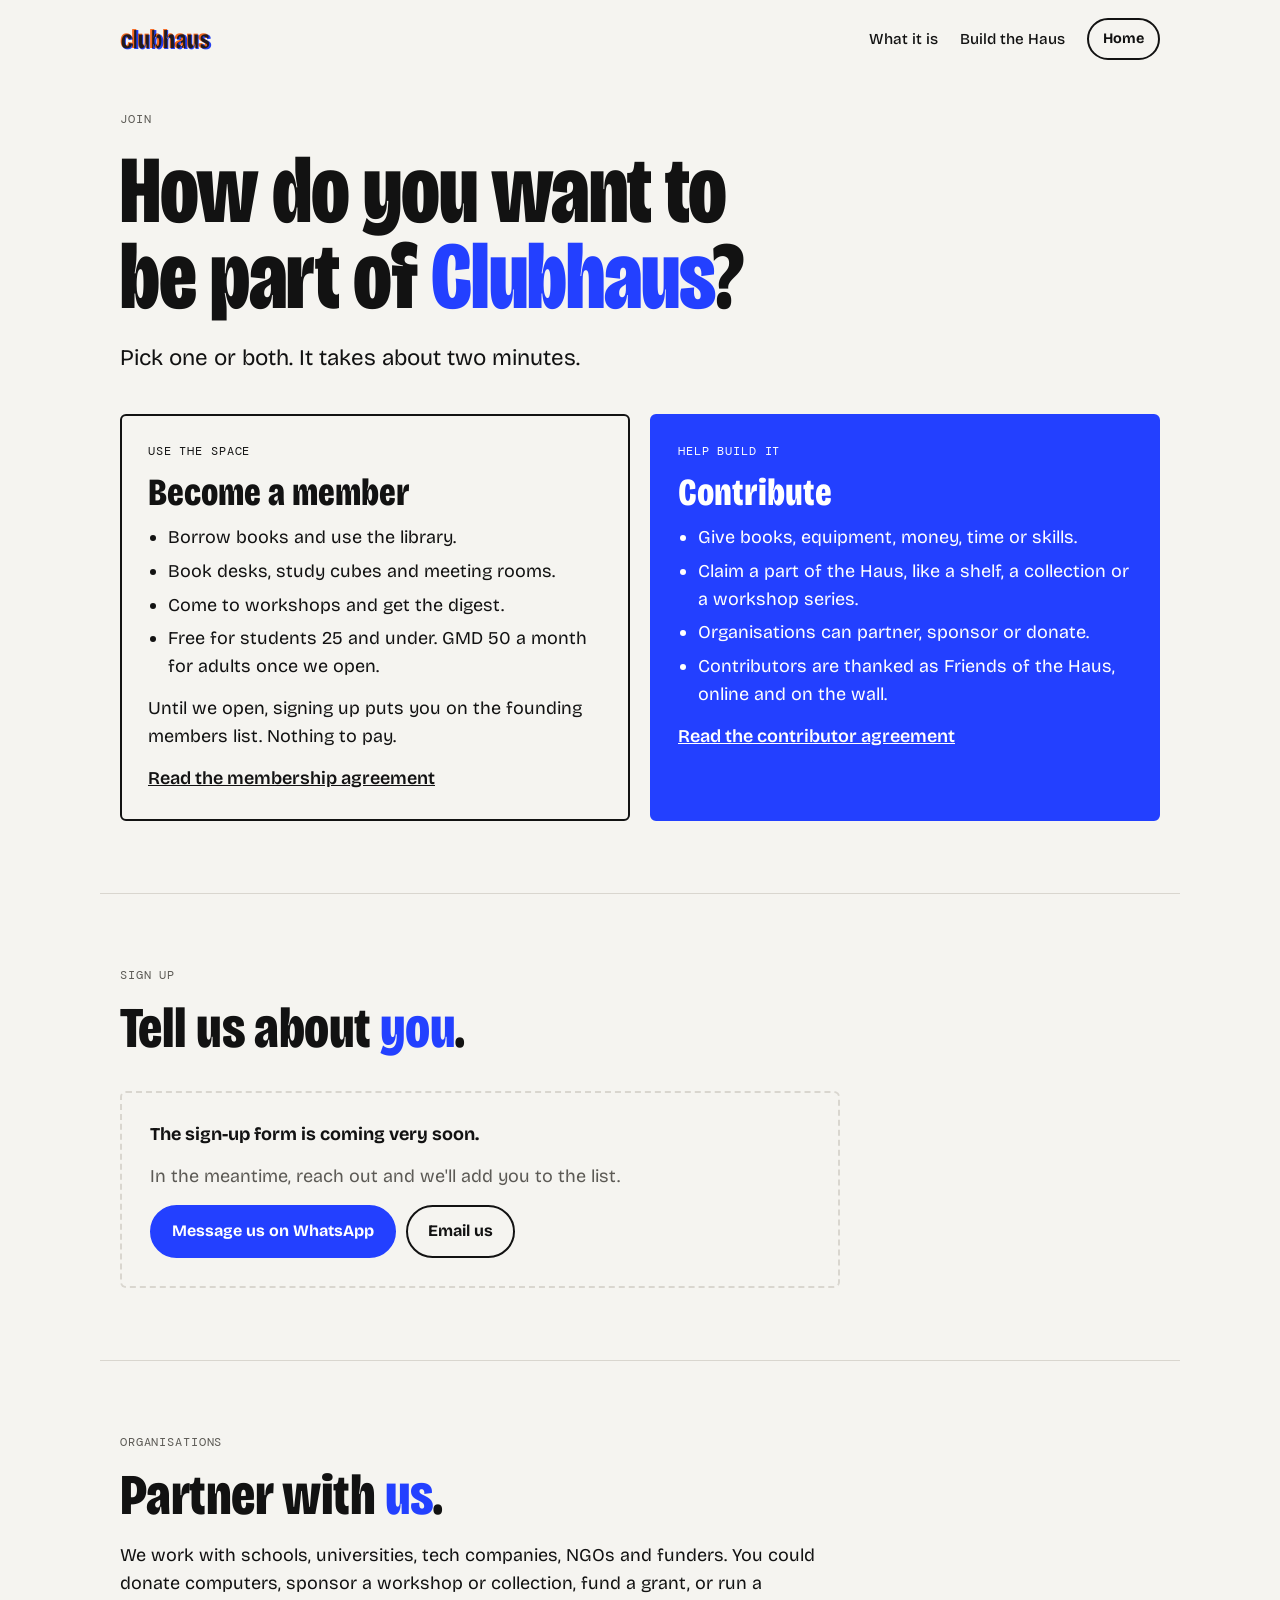
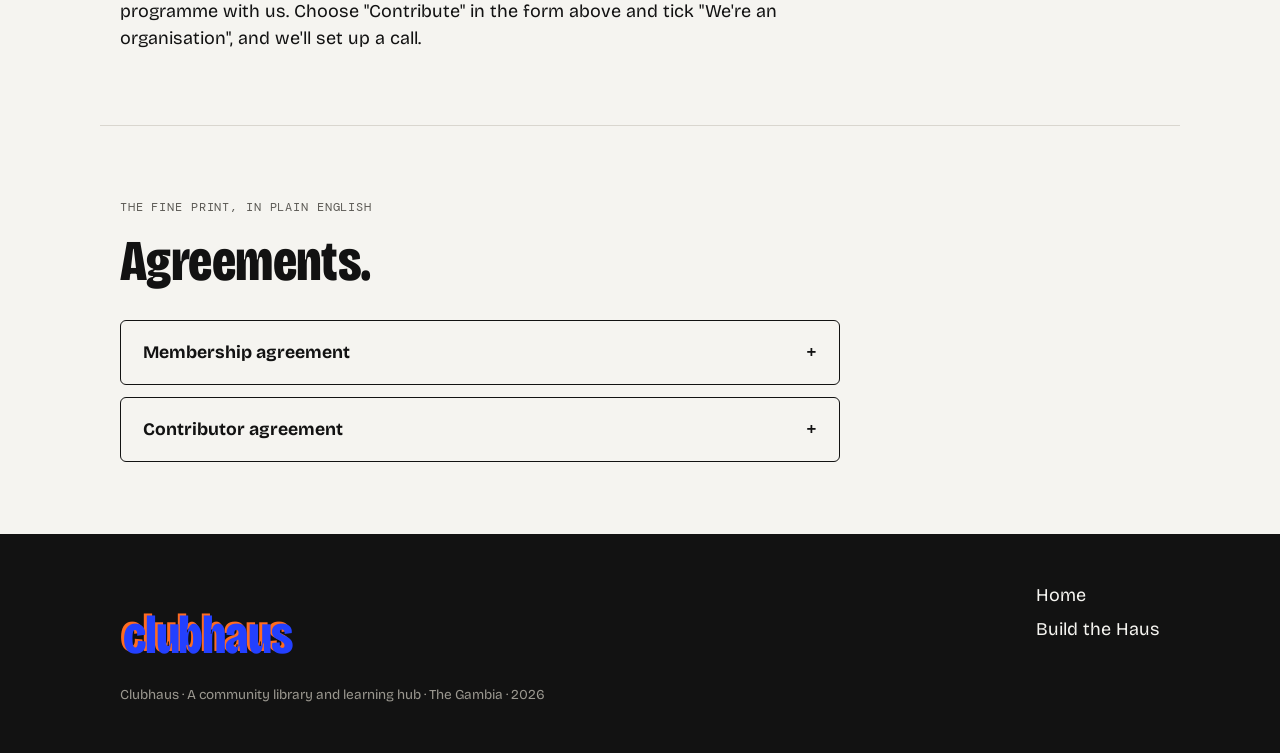
==== join.html @ 40200c94 "Build the Clubhaus site: home and join pages Overprint direction in blue and orange. Progress bars, " ====
<!doctype html>
<html lang="en">
<head>
<meta charset="utf-8">
<meta name="viewport" content="width=device-width, initial-scale=1, viewport-fit=cover">
<title>Join · Clubhaus</title>
<meta name="description" content="Become a member of Clubhaus, contribute to building it, or both.">
<meta property="og:title" content="Join Clubhaus">
<meta property="og:description" content="Become a member, contribute, or both.">
<meta name="theme-color" content="#F5F4F0">
<link rel="icon" href="favicon.svg" type="image/svg+xml">
<link rel="preconnect" href="https://fonts.googleapis.com">
<link rel="preconnect" href="https://fonts.gstatic.com" crossorigin>
<link rel="stylesheet" href="https://fonts.googleapis.com/css2?family=Bricolage+Grotesque:opsz,wdth,wght@12..96,75..100,400..800&family=DM+Mono:wght@400;500&display=swap">
<link rel="stylesheet" href="assets/style.css">
</head>
<body>

<header class="wrap nav">
  <a class="brand ov" href="./" aria-label="Clubhaus home"><span class="o1">clubhaus</span><span class="o2" aria-hidden="true">clubhaus</span></a>
  <nav aria-label="Main">
    <ul>
      <li class="hide-sm"><a class="link" href="./#what">What it is</a></li>
      <li class="hide-sm"><a class="link" href="./#build">Build the Haus</a></li>
      <li><a class="btn sm" href="./">Home</a></li>
    </ul>
  </nav>
</header>

<main>
  <section class="wrap" style="padding-top:32px">
    <span class="kicker mono">Join</span>
    <h1 class="h2" style="font-size:clamp(3rem,10vw,6rem)">How do you want to be part of <em>Clubhaus</em>?</h1>
    <p class="lede" style="margin-top:22px">Pick one or both. It takes about two minutes.</p>

    <div class="paths">
      <div class="path" id="member">
        <span class="mono">Use the space</span>
        <h2>Become a member</h2>
        <ul>
          <li>Borrow books and use the library.</li>
          <li>Book desks, study cubes and meeting rooms.</li>
          <li>Come to workshops and get the digest.</li>
          <li>Free for students 25 and under. GMD 50 a month for adults once we open.</li>
        </ul>
        <p>Until we open, signing up puts you on the founding members list. Nothing to pay.</p>
        <a href="#agree-member">Read the membership agreement</a>
      </div>
      <div class="path alt" id="contribute">
        <span class="mono">Help build it</span>
        <h2>Contribute</h2>
        <ul>
          <li>Give books, equipment, money, time or skills.</li>
          <li>Claim a part of the Haus, like a shelf, a collection or a workshop series.</li>
          <li>Organisations can partner, sponsor or donate.</li>
          <li>Contributors are thanked as Friends of the Haus, online and on the wall.</li>
        </ul>
        <a href="#agree-contributor">Read the contributor agreement</a>
      </div>
    </div>
  </section>

  <section class="wrap" id="form">
    <span class="kicker mono">Sign up</span>
    <h2 class="h2">Tell us about <em>you</em>.</h2>
    <div class="formbox" id="tally">
      <div class="fallback">
        <p><strong>The sign-up form is coming very soon.</strong></p>
        <p class="muted">In the meantime, reach out and we'll add you to the list.</p>
        <div class="btns">
          <a class="btn blue" data-whatsapp hidden href="#" target="_blank" rel="noopener">Message us on WhatsApp</a>
          <a class="btn" data-email hidden href="#">Email us</a>
        </div>
      </div>
    </div>
  </section>

  <section class="wrap" id="partner">
    <span class="kicker mono">Organisations</span>
    <h2 class="h2">Partner with <em>us</em>.</h2>
    <p class="body" style="margin-top:20px">We work with schools, universities, tech companies, NGOs and funders. You could donate computers, sponsor a workshop or collection, fund a grant, or run a programme with us. Choose "Contribute" in the form above and tick "We're an organisation", and we'll set up a call.</p>
  </section>

  <section class="wrap" id="agreements">
    <span class="kicker mono">The fine print, in plain English</span>
    <h2 class="h2">Agreements.</h2>
    <div class="agree">

      <details id="agree-member">
        <summary>Membership agreement</summary>
        <div class="doc">
          <p class="draft">Draft · To be reviewed by a lawyer before Clubhaus is registered</p>
          <p>By becoming a member, you agree to the following.</p>
          <h4>1. Membership</h4>
          <ul>
            <li>Anyone can be a member. Membership is free for students 25 and under, and GMD 50 a month for adults once the space opens.</li>
            <li>Before we open, members join the founding members list. There's nothing to pay.</li>
            <li>Your membership is personal. Please don't lend your card or account to anyone else.</li>
          </ul>
          <h4>2. Borrowing books</h4>
          <ul>
            <li>Look after what you borrow and return it on time.</li>
            <li>If a book is lost or damaged, tell us. We'll work out a fair way to replace it together.</li>
          </ul>
          <h4>3. Using the space</h4>
          <ul>
            <li>Book rooms, desks and study cubes in advance, and cancel if you can't make it.</li>
            <li>Keep study areas quiet. Leave each space as you found it.</li>
            <li>Take care of the computers, printers and furniture, and report anything broken.</li>
          </ul>
          <h4>4. How we treat each other</h4>
          <ul>
            <li>Be respectful. No harassment, discrimination, threats or bullying.</li>
            <li>Clubhaus welcomes young people. Everyone helps keep it safe for them.</li>
            <li>Don't use our internet or devices for anything illegal or harmful.</li>
          </ul>
          <h4>5. Your information</h4>
          <ul>
            <li>We collect only what we need to run your membership, such as your name, contact details and age group.</li>
            <li>We never sell it or share it outside Clubhaus. Ask us at any time to see or delete it.</li>
          </ul>
          <h4>6. Leaving or being asked to leave</h4>
          <ul>
            <li>You can end your membership at any time by telling us.</li>
            <li>If someone breaks this agreement, we may pause or end their membership. We'll explain why and listen first.</li>
          </ul>
        </div>
      </details>

      <details id="agree-contributor">
        <summary>Contributor agreement</summary>
        <div class="doc">
          <p class="draft">Draft · To be reviewed by a lawyer before Clubhaus is registered</p>
          <p>This agreement is for people and organisations who help build Clubhaus but are not staff or board members.</p>
          <h4>1. What a contributor is</h4>
          <ul>
            <li>You give time, skills, books, equipment or money to help Clubhaus happen.</li>
            <li>Contributing is voluntary and unpaid unless we agree otherwise in writing. Expenses are paid back only if agreed beforehand.</li>
          </ul>
          <h4>2. Your commitment</h4>
          <ul>
            <li>Do what you said you'd do, and tell us early if your plans change. Stepping back is always fine.</li>
          </ul>
          <h4>3. What "owning a part" means</h4>
          <ul>
            <li>Claiming a part of the Haus, like a shelf, collection or workshop series, means you steward it and get credit for it.</li>
            <li>It's not a legal or financial stake. Clubhaus is a nonprofit, and any surplus goes back into the library and programmes.</li>
          </ul>
          <h4>4. Gifts of money and things</h4>
          <ul>
            <li>We use your gift for the part you chose. If that part is already fully funded, or plans change, we'll use it for the closest need and tell you.</li>
            <li>Donated items become Clubhaus property.</li>
          </ul>
          <h4>5. Acting for Clubhaus</h4>
          <ul>
            <li>Don't sign agreements, spend money, collect donations or speak to the media for Clubhaus without written approval from the founder.</li>
          </ul>
          <h4>6. Work you create</h4>
          <ul>
            <li>You keep credit for workshop materials, designs and writing you make for Clubhaus.</li>
            <li>You give Clubhaus permission to use, share and adapt them, usually under a Creative Commons Attribution licence (CC BY 4.0), unless we agree otherwise.</li>
          </ul>
          <h4>7. Conduct and safeguarding</h4>
          <ul>
            <li>Follow the same code of conduct as members.</li>
            <li>When working with anyone under 18, never be alone with them out of sight of others. Report any concern to the founder straight away.</li>
          </ul>
          <h4>8. Privacy and conflicts of interest</h4>
          <ul>
            <li>Keep members' personal information private.</li>
            <li>Tell us if you, or someone close to you, could benefit from a Clubhaus decision you're involved in.</li>
          </ul>
          <h4>9. Recognition</h4>
          <ul>
            <li>Contributors are thanked as Friends of the Haus on the website and in the space, unless you'd rather stay anonymous.</li>
          </ul>
          <h4>10. Stepping back</h4>
          <ul>
            <li>You can stop contributing at any time. Please return any keys, equipment or files that belong to Clubhaus.</li>
          </ul>
        </div>
      </details>

    </div>
  </section>
</main>

<footer>
  <div class="wrap">
    <div class="cols">
      <span class="ov" aria-label="Clubhaus"><span class="o1">clubhaus</span><span class="o2" aria-hidden="true">clubhaus</span></span>
      <ul>
        <li><a href="./">Home</a></li>
        <li><a href="./#build">Build the Haus</a></li>
        <li><a data-whatsapp hidden href="#" target="_blank" rel="noopener">WhatsApp</a></li>
        <li><a data-email data-show hidden href="#">Email</a></li>
      </ul>
    </div>
    <p class="small">Clubhaus · A community library and learning hub · The Gambia · <span id="year">2026</span></p>
  </div>
</footer>

<script src="assets/site.js"></script>
</body>
</html>
---- assets/style.css ----
/* Clubhaus — Overprint, minimal.
   Two inks (blue + orange) printed slightly off-register, on paper. Everything else stays quiet. */
:root{
  --paper:#F5F4F0;
  --paper-2:#EAE8E2;
  --ink:#121212;
  --muted:#5C5A55;
  --line:#D9D6CF;
  --blue:#2340FF;
  --orange:#FF6B1F;

  --f-display:"Bricolage Grotesque","Arial Narrow",system-ui,sans-serif;
  --f-body:"Bricolage Grotesque",system-ui,-apple-system,"Segoe UI",sans-serif;
  --f-mono:"DM Mono",ui-monospace,Menlo,Consolas,monospace;

  --max:1080px;
  --gutter:max(20px,env(safe-area-inset-left,0px));
  color-scheme:light;
}

*{box-sizing:border-box}
html{-webkit-text-size-adjust:100%;scroll-behavior:smooth}
@media (prefers-reduced-motion:reduce){html{scroll-behavior:auto}}
body{margin:0;background:var(--paper);color:var(--ink);font-family:var(--f-body);font-size:18px;line-height:1.55;font-optical-sizing:auto}
img,svg{max-width:100%}
a{color:inherit}
p{margin:0}
h1,h2,h3{margin:0;text-wrap:balance}
:focus-visible{outline:3px solid var(--blue);outline-offset:3px}
.sr{position:absolute;width:1px;height:1px;overflow:hidden;clip:rect(0 0 0 0);white-space:nowrap}

.wrap{max-width:var(--max);margin:0 auto;padding-left:var(--gutter);padding-right:max(20px,env(safe-area-inset-right,0px))}
.mono{font-family:var(--f-mono);font-size:.78rem;letter-spacing:.07em;text-transform:uppercase}
.muted{color:var(--muted)}

/* ---- overprint: the one bold move ---- */
.ov{position:relative;display:inline-block;font-family:var(--f-display);font-weight:800;font-variation-settings:"wdth" 75;font-stretch:75%;line-height:.82;letter-spacing:-.02em}
.ov > span{display:block;mix-blend-mode:multiply}
.ov .o1{color:var(--orange)}
.ov .o2{position:absolute;inset:0;color:var(--blue);transform:translate(.05em,.04em)}
@media (prefers-reduced-motion:no-preference){
  .hero .ov .o2{animation:register 1.1s cubic-bezier(.2,.7,.2,1) both .15s}
  @keyframes register{from{transform:translate(0,0)}to{transform:translate(.05em,.04em)}}
}

/* ---- nav ---- */
.nav{display:flex;align-items:center;justify-content:space-between;gap:16px;padding-block:18px}
.nav .brand{text-decoration:none;font-size:1.7rem}
.nav ul{list-style:none;margin:0;padding:0;display:flex;gap:22px;align-items:center}
.nav a.link{text-decoration:none;font-size:.95rem;font-weight:500}
.nav a.link:hover{color:var(--blue)}
@media (max-width:620px){.nav .hide-sm{display:none}}

/* ---- buttons ---- */
.btns{display:flex;flex-wrap:wrap;gap:10px}
.btn{display:inline-flex;align-items:center;gap:8px;font-family:var(--f-body);font-weight:700;font-size:1rem;padding:12px 20px;border-radius:999px;border:2px solid var(--ink);text-decoration:none;color:var(--ink);background:transparent;cursor:pointer;transition:transform .15s}
.btn:hover{transform:translateY(-2px)}
.btn.blue{background:var(--blue);border-color:var(--blue);color:#fff}
.btn.orange{background:var(--orange);border-color:var(--orange);color:var(--ink)}
.btn.sm{padding:8px 14px;font-size:.9rem}

/* ---- sections ---- */
section{padding-block:72px}
section + section{border-top:1px solid var(--line)}
.kicker{display:block;margin-bottom:18px;color:var(--muted)}
.h2{font-family:var(--f-display);font-weight:800;font-variation-settings:"wdth" 75;font-stretch:75%;font-size:clamp(2.2rem,6vw,3.6rem);line-height:.9;letter-spacing:-.01em}
.h2 em{font-style:normal;color:var(--blue)}
.lede{font-size:clamp(1.15rem,2.4vw,1.4rem);line-height:1.4;max-width:34ch}
.body{max-width:60ch}

/* hero */
.hero{padding-block:40px 80px;position:relative}
.hero .ov{font-size:clamp(5.2rem,22vw,15rem)}
.hero .lede{margin-top:28px}
.hero .btns{margin-top:28px}
.sticker{position:absolute;right:var(--gutter);top:56px;width:clamp(86px,14vw,128px);aspect-ratio:1;border-radius:50%;background:var(--ink);color:var(--paper);display:grid;place-items:center;text-align:center;transform:rotate(12deg);font-family:var(--f-mono);font-size:clamp(.6rem,1.2vw,.75rem);letter-spacing:.06em;text-transform:uppercase;line-height:1.25;padding:10px}
@media (max-width:620px){.sticker{top:28px;width:84px}}

/* offer */
.offer{display:grid;grid-template-columns:repeat(3,minmax(0,1fr));gap:28px;margin-top:40px}
.offer h3{font-family:var(--f-display);font-weight:800;font-variation-settings:"wdth" 75;font-stretch:75%;font-size:2.2rem;line-height:.9;margin-bottom:10px}
.offer > div{border-top:4px solid var(--ink);padding-top:16px}
.offer > div:nth-child(1){border-color:var(--orange)}
.offer > div:nth-child(2){border-color:var(--blue)}
@media (max-width:760px){.offer{grid-template-columns:1fr}}

/* who */
.chips{display:flex;flex-wrap:wrap;gap:8px;margin-top:28px}
.chip{border:1.5px solid var(--ink);border-radius:999px;padding:7px 14px;font-size:.95rem;font-weight:500}

/* split layout */
.split{display:grid;grid-template-columns:minmax(0,5fr) minmax(0,7fr);gap:48px;align-items:start}
@media (max-width:820px){.split{grid-template-columns:1fr;gap:32px}}

/* progress */
.bars{display:grid;gap:22px}
.bar .top{display:flex;justify-content:space-between;gap:12px;align-items:baseline;flex-wrap:wrap;margin-bottom:8px}
.bar .top span:first-child{font-weight:600}
.bar .top span:last-child{font-family:var(--f-mono);font-size:.85rem;font-variant-numeric:tabular-nums}
.track{height:14px;border-radius:999px;background:var(--paper-2);overflow:hidden}
.fill{height:100%;border-radius:999px;background:var(--orange);min-width:14px}
.bar:nth-child(2) .fill{background:var(--blue)}

/* parts */
.parts{list-style:none;margin:0;padding:0;border-top:1.5px solid var(--ink)}
.parts li{display:grid;grid-template-columns:minmax(0,1fr) auto;gap:6px 16px;padding:14px 0;border-bottom:1px solid var(--line);align-items:baseline}
.parts .name{font-weight:600}
.parts .cost{font-family:var(--f-mono);font-size:.85rem;font-variant-numeric:tabular-nums;white-space:nowrap}
.parts .meta{grid-column:1/-1;font-size:.92rem;color:var(--muted)}
.status{display:inline-block;margin-left:8px;font-family:var(--f-mono);font-size:.68rem;letter-spacing:.06em;text-transform:uppercase;padding:2px 8px;border-radius:999px;vertical-align:2px}
.status.claimed{background:var(--blue);color:#fff}
.status.part{background:var(--orange);color:var(--ink)}
.status.open{border:1px solid var(--muted);color:var(--muted)}
.note{margin-top:22px;font-size:.92rem;color:var(--muted)}

/* ways */
.ways{display:grid;grid-template-columns:repeat(2,minmax(0,1fr));gap:2px;margin-top:40px;background:var(--line);border:2px solid var(--line)}
.ways > div{background:var(--paper);padding:24px}
.ways h3{font-size:1.25rem;font-weight:700;margin-bottom:6px}
@media (max-width:700px){.ways{grid-template-columns:1fr}}

/* roadmap */
.road{list-style:none;margin:40px 0 0;padding:0;display:grid;grid-template-columns:repeat(4,minmax(0,1fr));gap:24px}
.road li{border-top:1.5px solid var(--ink);padding-top:14px;display:grid;gap:8px;align-content:start}
.road li.now{border-top:4px solid var(--orange)}
.road b{font-family:var(--f-display);font-weight:800;font-variation-settings:"wdth" 75;font-stretch:75%;font-size:1.6rem;line-height:1}
@media (max-width:820px){.road{grid-template-columns:repeat(2,minmax(0,1fr))}}
@media (max-width:460px){.road{grid-template-columns:1fr}}

/* cta band */
.band{background:var(--blue);color:#fff;border-top:0 !important}
.band .h2 em{color:var(--orange)}
.band .btn{border-color:#fff;color:#fff}
.band .btn.orange{border-color:var(--orange);color:var(--ink)}

/* footer */
footer{background:var(--ink);color:var(--paper);padding-block:48px}
footer .cols{display:flex;flex-wrap:wrap;justify-content:space-between;gap:28px;align-items:end}
footer .ov{font-size:3.4rem}
footer .ov .o1{color:var(--orange)}
footer .ov > span{mix-blend-mode:normal}
footer .ov .o2{color:var(--blue)}
footer ul{list-style:none;margin:0;padding:0;display:grid;gap:6px}
footer a{text-decoration:none}
footer a:hover{color:var(--orange)}
footer .small{margin-top:28px;color:#9A978F;font-size:.85rem}

/* ---- join page ---- */
.paths{display:grid;grid-template-columns:repeat(2,minmax(0,1fr));gap:20px;margin-top:40px}
.path{border:2px solid var(--ink);border-radius:6px;padding:26px;display:grid;gap:14px;align-content:start}
.path.alt{background:var(--blue);border-color:var(--blue);color:#fff}
.path h2{font-family:var(--f-display);font-weight:800;font-variation-settings:"wdth" 75;font-stretch:75%;font-size:2.4rem;line-height:.9}
.path ul{margin:0;padding-left:1.1em;display:grid;gap:6px}
.path a{font-weight:600}
@media (max-width:760px){.paths{grid-template-columns:1fr}}

.formbox{margin-top:36px;max-width:720px}
.formbox .fallback{border:2px dashed var(--line);border-radius:6px;padding:28px;display:grid;gap:14px}
.formbox iframe{width:100%;border:0;min-height:520px}

.agree{max-width:720px;display:grid;gap:12px;margin-top:32px}
details{border:1.5px solid var(--ink);border-radius:6px;background:var(--paper)}
summary{cursor:pointer;padding:18px 22px;font-weight:700;font-size:1.1rem;list-style:none;display:flex;justify-content:space-between;gap:12px}
summary::-webkit-details-marker{display:none}
summary::after{content:"+";font-family:var(--f-mono);font-weight:500}
details[open] summary::after{content:"–"}
.doc{padding:0 22px 22px;font-size:1rem;display:grid;gap:14px}
.doc h4{margin:10px 0 0;font-size:1rem}
.doc ul{margin:0;padding-left:1.1em;display:grid;gap:4px}
.doc .draft{font-family:var(--f-mono);font-size:.75rem;letter-spacing:.05em;text-transform:uppercase;background:var(--paper-2);padding:8px 10px;border-radius:4px}
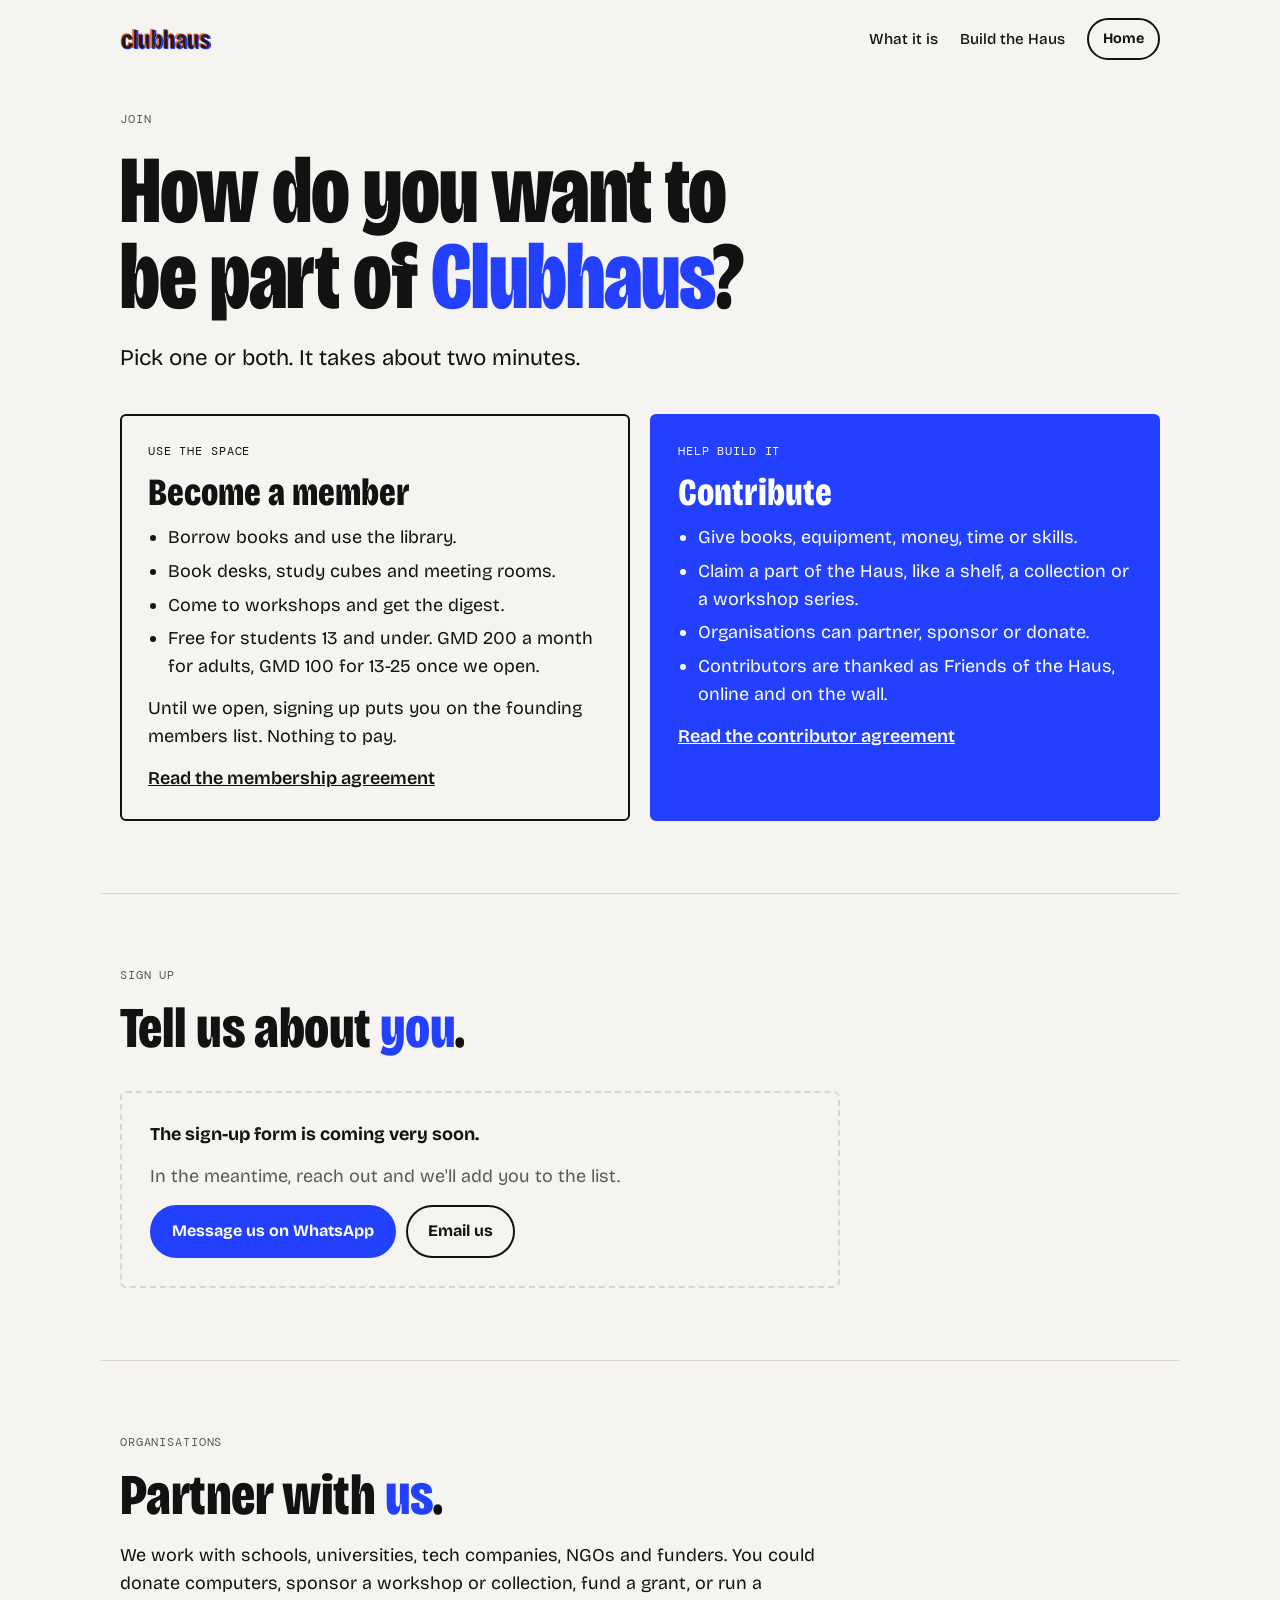
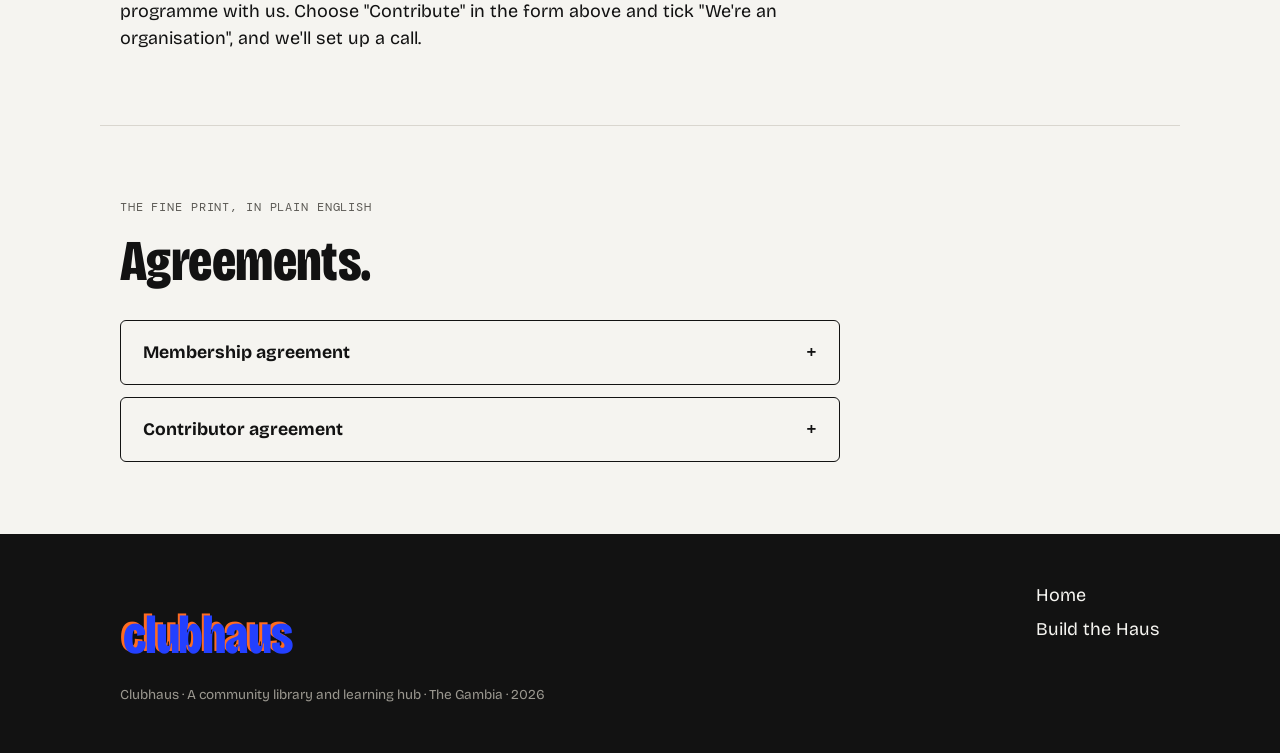
==== commit b6b0c083: "small updates to language" ====
--- a/join.html
+++ b/join.html
@@ -41,7 +41,7 @@
           <li>Borrow books and use the library.</li>
           <li>Book desks, study cubes and meeting rooms.</li>
           <li>Come to workshops and get the digest.</li>
-          <li>Free for students 25 and under. GMD 50 a month for adults once we open.</li>
+          <li>Free for students 13 and under. GMD 200 a month for adults, GMD 100 for 13-25 once we open.</li>
         </ul>
         <p>Until we open, signing up puts you on the founding members list. Nothing to pay.</p>
         <a href="#agree-member">Read the membership agreement</a>
@@ -89,7 +89,6 @@
       <details id="agree-member">
         <summary>Membership agreement</summary>
         <div class="doc">
-          <p class="draft">Draft · To be reviewed by a lawyer before Clubhaus is registered</p>
           <p>By becoming a member, you agree to the following.</p>
           <h4>1. Membership</h4>
           <ul>
@@ -130,7 +129,6 @@
       <details id="agree-contributor">
         <summary>Contributor agreement</summary>
         <div class="doc">
-          <p class="draft">Draft · To be reviewed by a lawyer before Clubhaus is registered</p>
           <p>This agreement is for people and organisations who help build Clubhaus but are not staff or board members.</p>
           <h4>1. What a contributor is</h4>
           <ul>
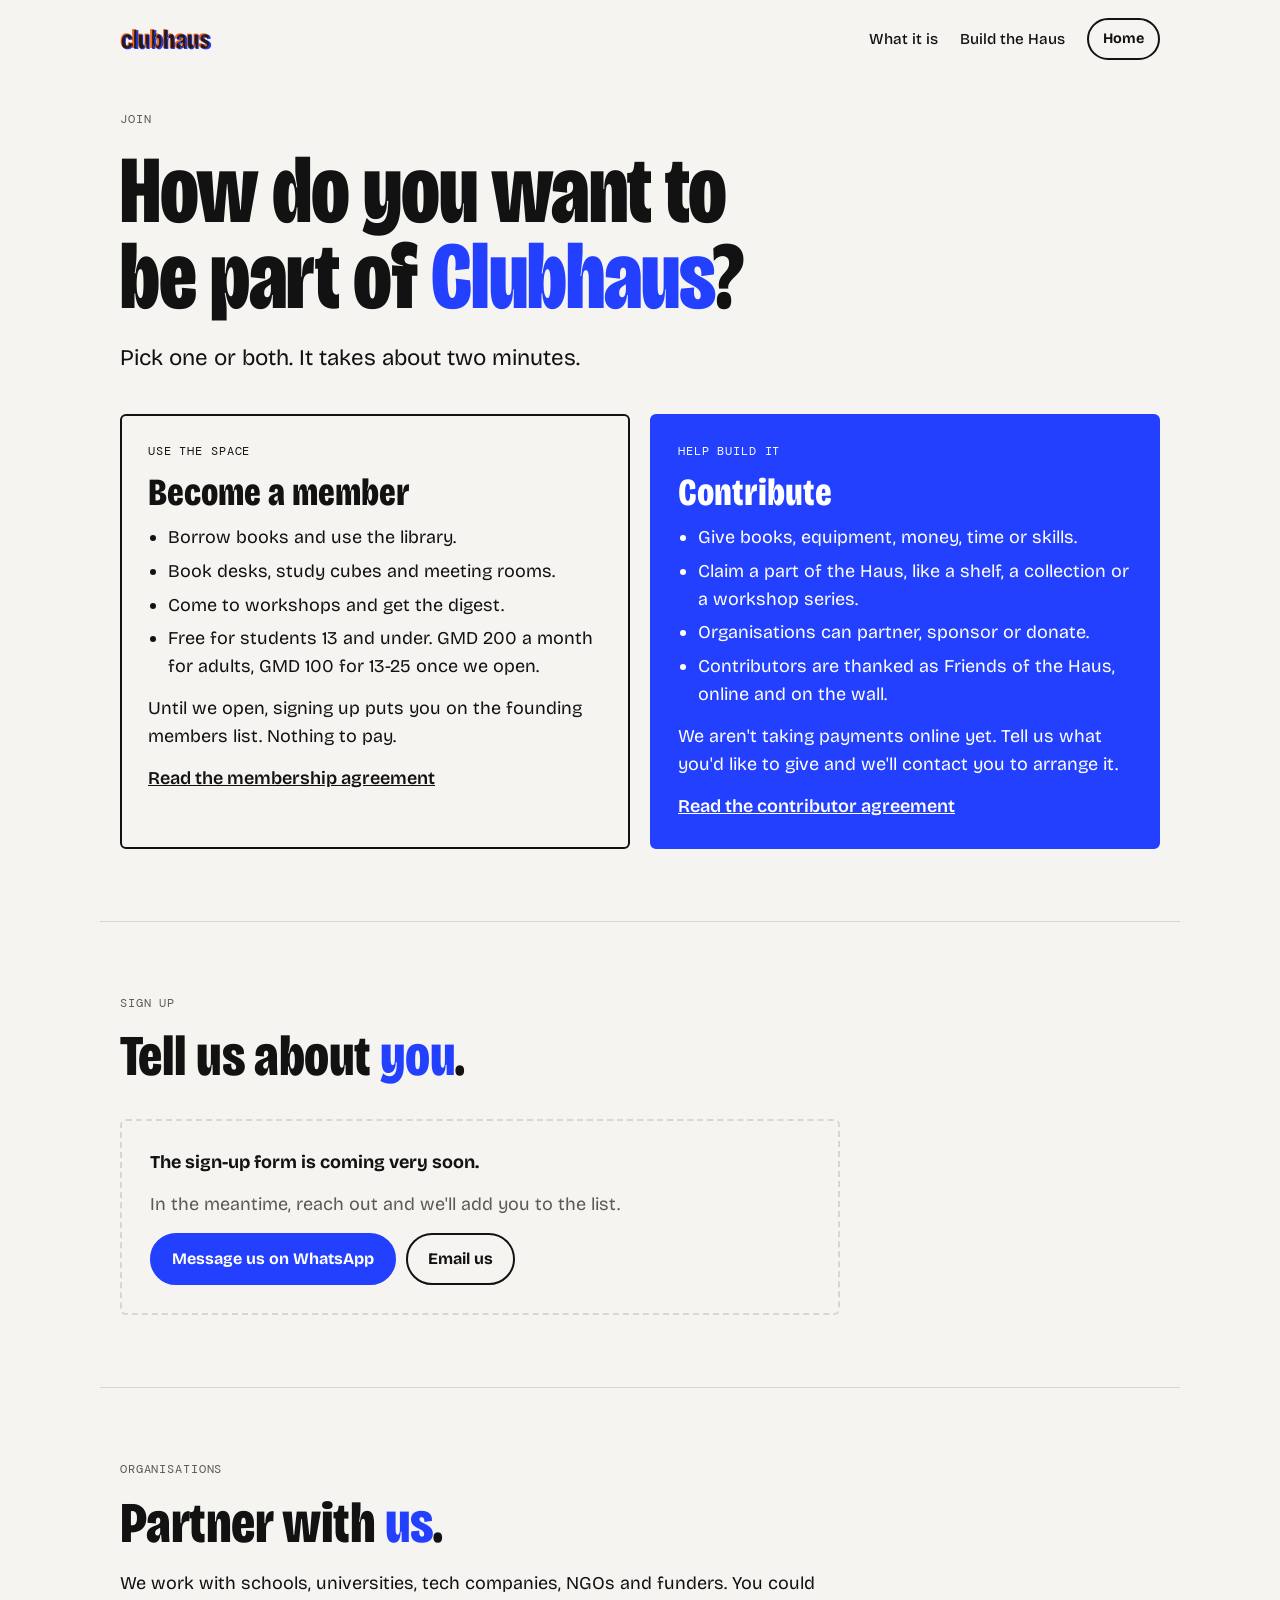
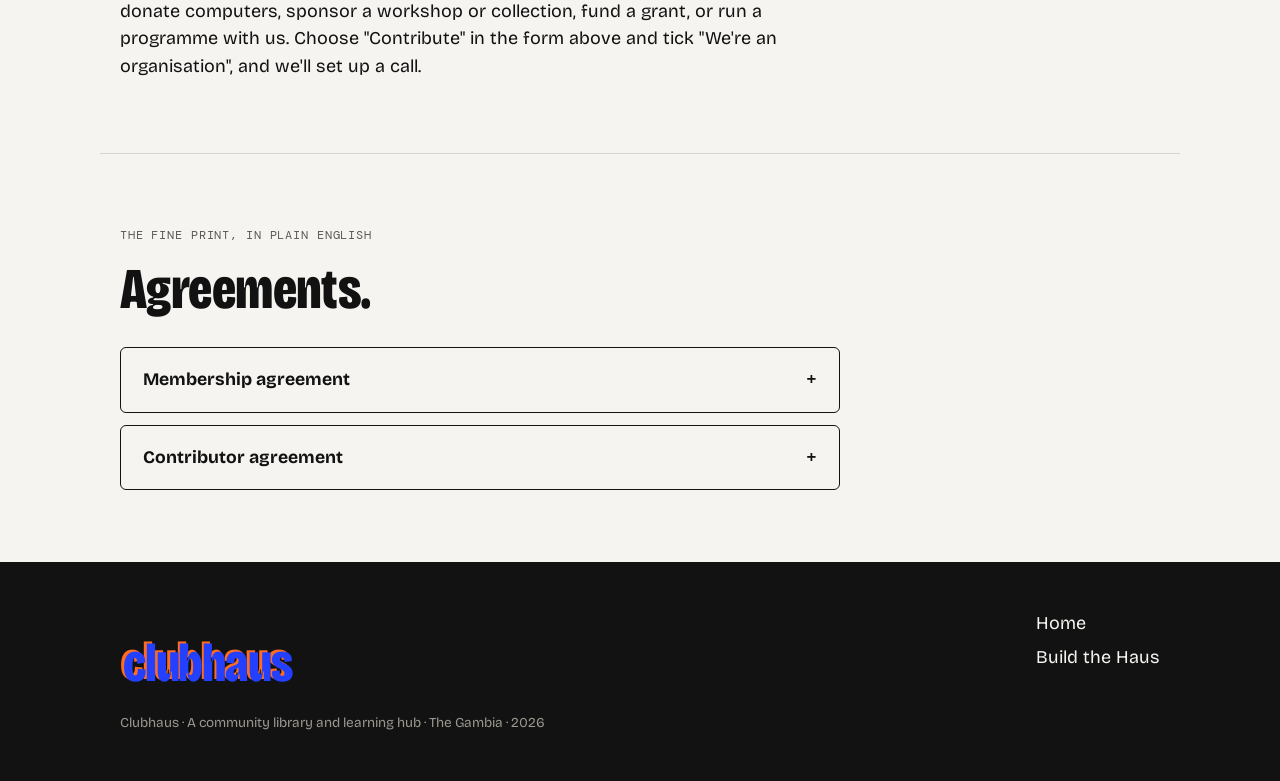
==== commit c92cb53a: "Use USD estimates for parts, drop nonprofit wording, expand Tally guide - Parts priced as rough USD " ====
--- a/join.html
+++ b/join.html
@@ -55,6 +55,7 @@
           <li>Organisations can partner, sponsor or donate.</li>
           <li>Contributors are thanked as Friends of the Haus, online and on the wall.</li>
         </ul>
+        <p>We aren't taking payments online yet. Tell us what you'd like to give and we'll contact you to arrange it.</p>
         <a href="#agree-contributor">Read the contributor agreement</a>
       </div>
     </div>
@@ -92,7 +93,7 @@
           <p>By becoming a member, you agree to the following.</p>
           <h4>1. Membership</h4>
           <ul>
-            <li>Anyone can be a member. Membership is free for students 25 and under, and GMD 50 a month for adults once the space opens.</li>
+            <li>Anyone can be a member. Once the space opens, membership is free for children 13 and under, GMD 100 a month for ages 13 to 25, and GMD 200 a month for adults.</li>
             <li>Before we open, members join the founding members list. There's nothing to pay.</li>
             <li>Your membership is personal. Please don't lend your card or account to anyone else.</li>
           </ul>
@@ -142,7 +143,7 @@
           <h4>3. What "owning a part" means</h4>
           <ul>
             <li>Claiming a part of the Haus, like a shelf, collection or workshop series, means you steward it and get credit for it.</li>
-            <li>It's not a legal or financial stake. Clubhaus is a nonprofit, and any surplus goes back into the library and programmes.</li>
+            <li>It's not a legal or financial stake in Clubhaus. Any surplus goes back into the library and programmes.</li>
           </ul>
           <h4>4. Gifts of money and things</h4>
           <ul>
